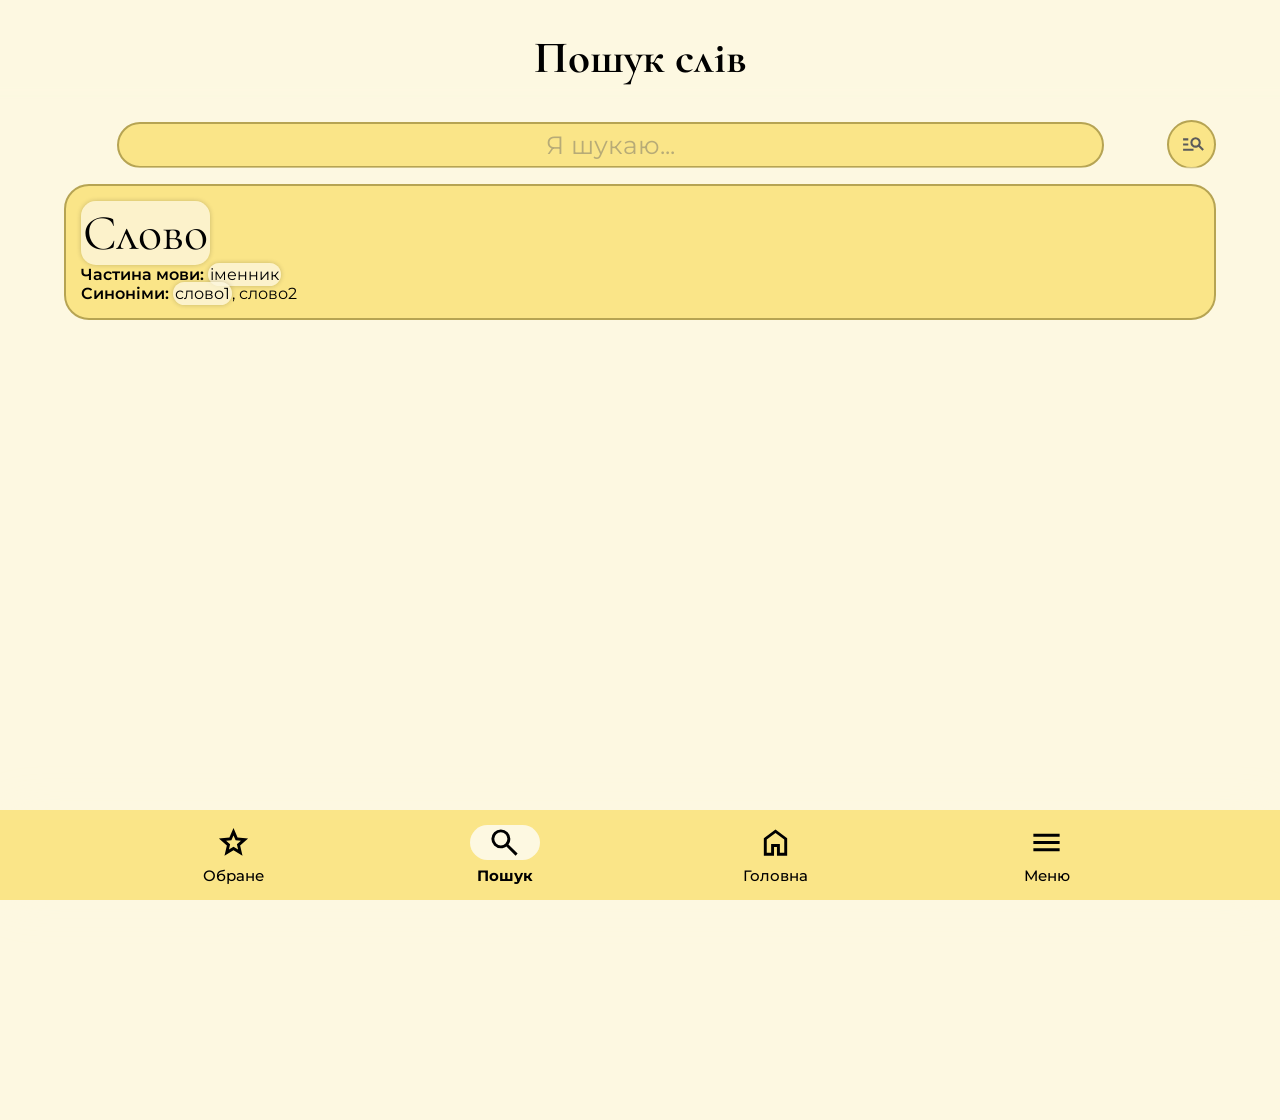
==== search/index.html @ 91f758f1 "feat: initial commit, working filters and state management" ====
<!DOCTYPE html>
<html lang="uk">

<head>
    <meta charset="UTF-8">
    <meta name="viewport" content="width=device-width, initial-scale=1.0">
    <title>UA APP beta v. 1.0.3</title>

    <link rel="stylesheet" href="../styles/style.css">
    <link rel="stylesheet" href="../styles/style_search.css">

    <link rel="preconnect" href="https://fonts.googleapis.com">
    <link rel="preconnect" href="https://fonts.gstatic.com" crossorigin>
    <link href="https://fonts.googleapis.com/css2?family=Montserrat:ital,wght@0,100..900;1,100..900&display=swap"
        rel="stylesheet">
    <link rel="preconnect" href="https://fonts.googleapis.com">
    <link rel="preconnect" href="https://fonts.gstatic.com" crossorigin>
    <link
        href="https://fonts.googleapis.com/css2?family=Cormorant+Garamond:ital,wght@0,300..700;1,300..700&display=swap"
        rel="stylesheet">
</head>

<body>

    <h1>Пошук слів</h1>

    <div class="search-container">
        <input type="text" class="search" name="word-search" id="word-search" placeholder="Я шукаю...">

        <div id="search-dropdown">
            <img src="../icons/manage_search.svg" alt="dropdown-icon" class="dropdown-icon">
        </div>
    </div>

    <div class="overlay" id="overlay"></div>

    <!-- ДОРОБИТИ -->

    <div class="dropdown-content" id="dropdown-menu">
        <div id="option-container">
            <span class="filter-span"><label for="word-checkbox" class="span-label">Слово <input type="checkbox" name="word-checkbox" id="word-checkbox"></label></span>
            <span class="filter-span"><label for="defnition-checkbox" class="span-label">Значення<input type="checkbox" name="defnition-checkbox" id="defnition-checkbox"></label></span>
            <span class="filter-span"><label for="part-of-speech-checkbox" class="span-label">Частина мови<input type="checkbox" name="part-of-speech-checkbox" id="part-of-speech-checkbox"></label></span>
            <span class="filter-span"><label for="synonym-checkbox" class="span-label">Синонім<input type="checkbox" name="synonym-checkbox" id="synonym-checkbox"></label></span>
        </div>
    </div>

    <div class="filters" id="filters">
        Пошук за:
        <span id="word-checkbox-filter">Слово <img src="../icons/close.svg" alt="close-icon"></span>
        <span id="defnition-checkbox-filter">Значення <img src="../icons/close.svg" alt="close-icon"></span>
        <span id="part-of-speech-checkbox-filter">Част. мови <img src="../icons/close.svg" alt="close-icon"></span>
        <span id="synonym-checkbox-filter">Синонім <img src="../icons/close.svg" alt="close-icon"></span>
    </div>

    <div class="results-container">
        <div class="result">
            <span class="word-span match">Слово</span>
            <span><b>Частина мови: </b><span class="match">іменник</span></span>
            <span><b>Синоніми: </b><span class="match">слово1</span>, <span>слово2</span>
        </div> 
    </div>

    <footer>
        <a href="../favourite/index.html" class="footer-btn"><span><img src="../icons/star.svg"
                    alt="star"></span>Обране</a>
        <a class="footer-btn a-active"><span class="span-active"><img src="../icons/search.svg" alt="donate"></span>Пошук</a>
        <a href="../main/index.html" class="footer-btn"><span><img src="../icons/home.svg" alt="home"></span>Головна</a>
        <a href="../menu/index.html" class="footer-btn"><img src="../icons/menu_open.svg" alt="menu">Меню</a>
    </footer>

    <script src="script.js"></script>

</body>

</html>
---- styles/style.css ----
/* * {
    -webkit-user-select: none;
    -moz-user-select: none;
    -ms-user-select: none;
    user-select: none;
} */

body {
    background-color: #fdf8e1;
    text-align: center;
    min-height: 100vh;
    margin: 0;
    padding-bottom: 100px;
    overflow: auto;
}

.container {
    width: 100%;
    min-height: 450px;
    clear: both;
    display: flex;
    justify-content: center;
    align-items: center;
    margin-top: 110px;
}

h1 {
    font-family: "cormorant garamond";
    font-weight: 800;
    font-size: 45px;
    background-color: #fdf8e1;
    width: 100%;
    height: 70px;
    display: block;
    position: fixed;
    text-align: center;
    top: 0;
    left: 0;
    z-index: 1000;
    mask-image: linear-gradient(to bottom, black 80%, transparent 100%);
}

.word-card {
    width: 600px;
    min-height: 50px;
    box-sizing: border-box;
    background-color: #fae588;
    border-radius: 30px;
    padding: 30px;
    text-align: left;
    transition: height ease 0.5s;
}

.word {
    font-family: "cormorant garamond";
    font-weight: 600;
    font-size: 50px;
}

.above-word {
    font-family: "Montserrat";
    font-weight: 400;
}

.transcription {
    font-weight: 400;
}

.part_of_speech {
    font-weight: 600;
    font-style: italic;
}

.definition {
    font-weight: 600;
}

.example {
    font-weight: 300;
    /* visibility: hidden; */
}

.link_goroh {
    color: black;
    font-family: 'Montserrat';
    /* visibility: hidden; */
}

hr {
    background-color: black;
    height: 2px;
    border: none;
}

.display-more-btn {
    background-color: #fdf8e1;
    border: none;
    border-radius: 20px;
    width: 100%;
    height: 40px;
    font-family: 'Montserrat';
    font-size: 15px;
    font-weight: 600;
    margin-top: 20px;
    display: flex;
    align-items: center;
    justify-content: center;
    gap: 8px;
    cursor: pointer;
    -webkit-tap-highlight-color: transparent;
}

.display-more-btn img {
    filter: brightness(0);
    width: 20px;
    height: 20px;
    transition: transform ease 0.5s;
}

.star-favourite img {
    display: flex;
    justify-content: center;
    align-items: center;
    float: right;
    filter: brightness(0); 
    width: 30px;
    /* margin-left: 155px; */
}

/* Обгортка додаткового контенту */
.extra-wrapper {
    display: grid;
    grid-template-rows: 0fr;
    /* Ховаємо контент (висота 0) */
    transition: grid-template-rows 0.6s ease-in-out;
    /* Плавна анімація висоти */
}

/* Клас, який ми будемо додавати через JS для відкриття */
.extra-wrapper.is-open {
    grid-template-rows: 1fr;
    /* Розгортаємо на повну висоту */
}

/* Внутрішній блок обов'язково повинен мати overflow: hidden */
.extra-content {
    overflow: hidden;
}

/* Анімація обертання стрілочки (якщо ти використовуєш клас) */
.btn-icon {
    transition: transform 1.6s ease-in-out;
}

.btn-icon.rotate {
    transform: rotate(180deg);
}

footer {
    position: fixed;
    bottom: 0;
    left: 0;
    width: 100%;
    height: 90px;
    background-color: #fae588;
    display: flex;
    justify-content: space-evenly;
    align-items: center;

    z-index: 999;

    /* Бонус для сучасних смартфонів (враховує шторку/смужку внизу екрана) */
    padding-bottom: env(safe-area-inset-bottom);
    box-shadow: 0px 0px 50px #fdf8e1;
}

footer a {
    color: black;
    text-decoration: none;
    -webkit-tap-highlight-color: transparent;
    gap: 6px;
}

.footer-btn {
    width: 75px;
    height: 80%;
    border: none;
    border-radius: 15px;
    background-color: transparent;
    display: flex;
    justify-content: center;
    align-items: center;
    flex-direction: column;
    font-size: 15px;
    font-family: "montserrat";
    font-weight: 500;
}

.footer-btn span {
    display: flex;
    justify-content: center;
    align-items: center;
    -webkit-tap-highlight-color: transparent;
}

.a-active {
    font-weight: 700;
}

.span-active {
    width: 70px;
    border-radius: 20px;
    background-color: #fdf8e1;
    -webkit-tap-highlight-color: transparent;
}

.footer-btn:active {
    font-weight: 700;
}

.footer-btn img {
    filter: brightness(0);
    width: 35px;
    height: 35px;
}

@media (max-width: 767px) {
    body {
        margin: 0;
        height: 600px;
        background-color: #fdf8e1;
        text-align: center;
    }

    .word-card {
        margin-top: 10px;
    }

    .container {
        width: 90%;
        min-height: 200px;
        display: flex;
        justify-content: center;
        align-items: center;
        margin-left: auto;
        margin-right: auto;
        margin-top: 120px;
        /* margin-bottom: 30px; */
    }

    h1 {
        font-family: "cormorant garamond";
        font-weight: 800;
        font-size: 40px;
        background-color: #fdf8e1;
        width: 100%;
        height: 120px;
        display: flex;
        position: fixed;
        justify-content: center;
        align-items: center;
        top: 0;
        left: 0;
        z-index: 1000;
        margin: 0;
    }

    .word {
        font-family: "cormorant garamond";
        font-weight: 600;
        font-size: 45px;
    }

    .above-word {
        font-family: "Montserrat";
        font-weight: 400;
        font-size: 14px;
    }

    .part_of_speech {
        font-weight: 600;
        font-style: italic;
    }

    .definition {
        font-weight: 700;
    }

    .example {
        font-weight: 400;
    }

    .link_goroh {
        color: black;
        font-family: 'Montserrat';
    }

    hr {
        background-color: black;
        height: 2px;
        border: none;
    }

    .display-more-btn {
        background-color: #fdf8e1;
        border: none;
        border-radius: 20px;
        width: 100%;
        height: 40px;
        font-family: 'Montserrat';
        font-size: 15px;
        font-weight: 600;
        margin-top: 20px;
        display: flex;
        align-items: center;
        justify-content: center;
        gap: 8px;
        cursor: pointer;
        -webkit-tap-highlight-color: transparent;
    }

    .display-more-btn img {
        filter: brightness(0);
        width: 20px;
        height: 20px;
        transition: transform ease 0.6s;
    }
}
---- styles/style_search.css ----
:root {
    --border-color: #b6a453;
    --border-style: 2px solid #b6a453;
    --background-color: #fdf8e1;
    --word-font: "cormorant garamond";
}

body {
    overflow: hidden;
}

.search-container {
    /* position: relative; */
    margin: 120px auto 0px auto;
    width: 90%;
    display: flex;
    justify-content: center;
    align-items: center;
    gap: 10px;
    mask-image: linear-gradient(to bottom, black 95%, transparent 100%);
}

.search {
    border: none;
    background-color: #fae588;
    width: 85%;
    height: 40px;
    border-radius: 25px;
    text-align: center;
    font-size: 25px;
    font-family: 'Montserrat';
    border: solid 2px var(--border-color);
    margin: auto;
    position: relative;
}

.search::placeholder {
    font-size: 25px;
    color: #b7ab77;
    text-align: center;
    font-family: 'Montserrat';
}

.search:focus {
    border: solid 2px #b6a453;
}

#search-dropdown {
    position: relative;
    height: 45px;
    width: 45px;
    background-color: #fae588;
    border: solid 2px #b6a453;
    border-radius: 25px;
    font-family: 'Montserrat';
    font-size: 15px;
    display: flex;
    justify-content: center;
    align-items: center;
    cursor: pointer;
    -webkit-tap-highlight-color: transparent;
    transition: all ease-in 0.3s;
}

.dropdown-icon {
    filter: brightness(40%);
    width: 25px;
    padding-left: 3px;
    padding-bottom: 3px;
    transition: transform ease 0.5s;
}

.dropdown-content {
    position: absolute;
    z-index: 9999;
    right: 0;
    width: 170px;
    min-height: 150px;
    border: solid 2px #b6a453;
    background-color: #fae588;
    border-radius: 20px 0px 20px 20px;
    display: none;
    justify-content: center;
    align-items: center;
    flex-direction: column;
    font-family: 'Montserrat';
    transition: all ease-in 0.3s;
    box-shadow: 0px 0px 30px rgba(0, 0, 0, 0.2);
    padding: 5px;
    margin: 0;
}

.dropdown-content .filter-span {
    font-weight: 500;
    width: 90%;
    height: 30px;
    display: flex;
    justify-content: start;
    align-items: center;
    border-radius: 10px;
    /* background-color: #fdf8e1; */
    padding: 7px;
}

.span-label {
    width: 100%;
    height: 100%;
    display: flex;
    align-items: center;
}

input[type="checkbox"] {
    /* text-align: center;
    vertical-align: middle; */
    /* width: 15px;
    height: 15px; */

    -webkit-appearance: none;
    appearance: none;
    background-color: #fae588;
    margin: 0;
    margin-left: 10px;

    font: inherit;
    color: black;
    width: 1.0em;
    height: 1.0em;
    border: 2px solid black;
    border-radius: 0.15em;
    transform: translateY(-0.075em);

    display: grid;
    place-content: center;
}

span input[type="checkbox"] {
    border: none;
}

input[type="checkbox"]::before {
    content: "";
    width: 0.65em;
    height: 0.65em;
    transform: scale(0);
    clip-path: polygon(14% 44%, 0 65%, 50% 100%, 100% 16%, 80% 0%, 43% 62%);
    transition: 120ms transform ease-in-out;
    box-shadow: inset 1em 1em black;
}

input[type="checkbox"]:checked::before {
    transform: scale(1);
}

.span-active {
    background-color: #fdf8e1;
}

.filters {
    width: 93%;
    box-sizing: border-box;
    margin: auto;
    margin-top: 5px;
    pad: 5px;
    display: none;
    justify-content: start;
    align-items: center;
    font-family: 'Montserrat';
    font-size: 0.7em;
    gap: 3px;
    font-weight: 600;
}

.filters span {
    background-color: var(--background-color);
    font-weight: 400;
    border: 1px solid #b6a453;
    border-radius: 5px;
    box-shadow: 0px 0px 3px rgba(0, 0, 0, 0.2);
    display: none;
    padding: 2px 1px 2px 1px;
}

.filters span img {
    filter: brightness(0);
    width: 13px;
    vertical-align: middle;
}

@-webkit-keyframes scale-up-right {
  0% {
    -webkit-transform: scale(0);
            transform: scale(0);
    -webkit-transform-origin: 100% 0%;
            transform-origin: 100% 0%;
  }
  100% {
    -webkit-transform: scale(1);
            transform: scale(1);
    -webkit-transform-origin: 100% 0%;
            transform-origin: 100% 0%;
  }
}
@keyframes scale-up-right {
  0% {
    -webkit-transform: scale(0);
            transform: scale(0);
    -webkit-transform-origin: 100% 0%;
            transform-origin: 100% 0%;
  }
  100% {
    -webkit-transform: scale(1);
            transform: scale(1);
    -webkit-transform-origin: 100% 0%;
            transform-origin: 100% 0%;
  }
}


@-webkit-keyframes scale-down-right {
  0% {
    -webkit-transform: scale(1);
            transform: scale(1);
    -webkit-transform-origin: 100% 0%;
            transform-origin: 100% 0%;
  }
  100% {
    -webkit-transform: scale(0);
            transform: scale(0);
    -webkit-transform-origin: 100% 0%;
            transform-origin: 100% 0%;
  }
}
@keyframes scale-down-right {
  0% {
    -webkit-transform: scale(1);
            transform: scale(1);
    -webkit-transform-origin: 100% 0%;
            transform-origin: 100% 0%;
  }
  100% {
    -webkit-transform: scale(0);
            transform: scale(0);
    -webkit-transform-origin: 100% 0%;
            transform-origin: 100% 0%;
  }
}


.scale-up-right{
    -webkit-animation: scale-up-right .4s cubic-bezier(.39,.575,.565,1.000) both;
    animation: scale-up-right .4s cubic-bezier(.39,.575,.565,1.000) both
}

.scale-down-right {
	-webkit-animation: scale-down-right 0.4s cubic-bezier(0.250, 0.460, 0.450, 0.940) both;
	animation: scale-down-right 0.4s cubic-bezier(0.250, 0.460, 0.450, 0.940) both;
}

.overlay {
    display: none;
    position: fixed;
    inset: 0;
    z-index: 1000;
    transition: backdrop-filter, display ease 1s;
}

#option-container {
    width: 100%;
}

.results-container {
    width: 90%;
    height: calc(100vh - 310px);
    min-height: 200px;
    display: flex;
    align-items: start;
    flex-direction: column;
    gap: 10px;
    margin: auto;
    margin-top: 15px;
    z-index: 2;
    overflow-y: auto;
    scrollbar-color: var(--border-color);
    scrollbar-width: thin;
    mask-image: linear-gradient(to bottom, black 95%, transparent 100%);
}

.results-container::-webkit-scrollbar {
    display: none;
}

.result:last-child {
    margin: 0px 0px 20px 0px;
}

.result {
    box-sizing: border-box;
    width: 100%;
    min-height: 120px;
    background-color: #fae588;
    border: var(--border-style);
    border-radius: 25px;
    display: flex;
    justify-content: center;
    align-items: start;
    flex-direction: column;
    padding: 15px;
}

.result span {
    font-family: 'Montserrat';
}

.result span.word-span {
    font-family: "cormorant garamond";
}

.word-span {
    font-size: 50px;
    display: flex;
    justify-content: start;
    align-items: center;
}

b {
    font-weight: 600;
}

.result-arrow-icon {
    display: flex;
    justify-content: end;
    align-items: center;
    /* box-sizing: border-box; */
    width: 90%;
    position: sticky;
    right: 0;
    top: 0;
    /* padding: 15px;
    margin: 0; */
}

.result-arrow-icon img {
    filter: brightness(0);
    transform: rotate(45deg);
    width: 25px;
}

.blured {
    filter: blur(5px);
    transition: all ease-in-out 0.3s;
}

.unblured {
    filter: blur(0px);
    transition: all ease-in-out 0.3s;
}

.match {
    background-color: #fdf8e1c1;
    font-family: "cormorant garamond";
    box-sizing: border-box;
    height: auto;
    padding: 2px;
    border-radius: 15px;
    box-shadow: 0px 0px 5px rgba(0, 0, 0, 0.2);
}
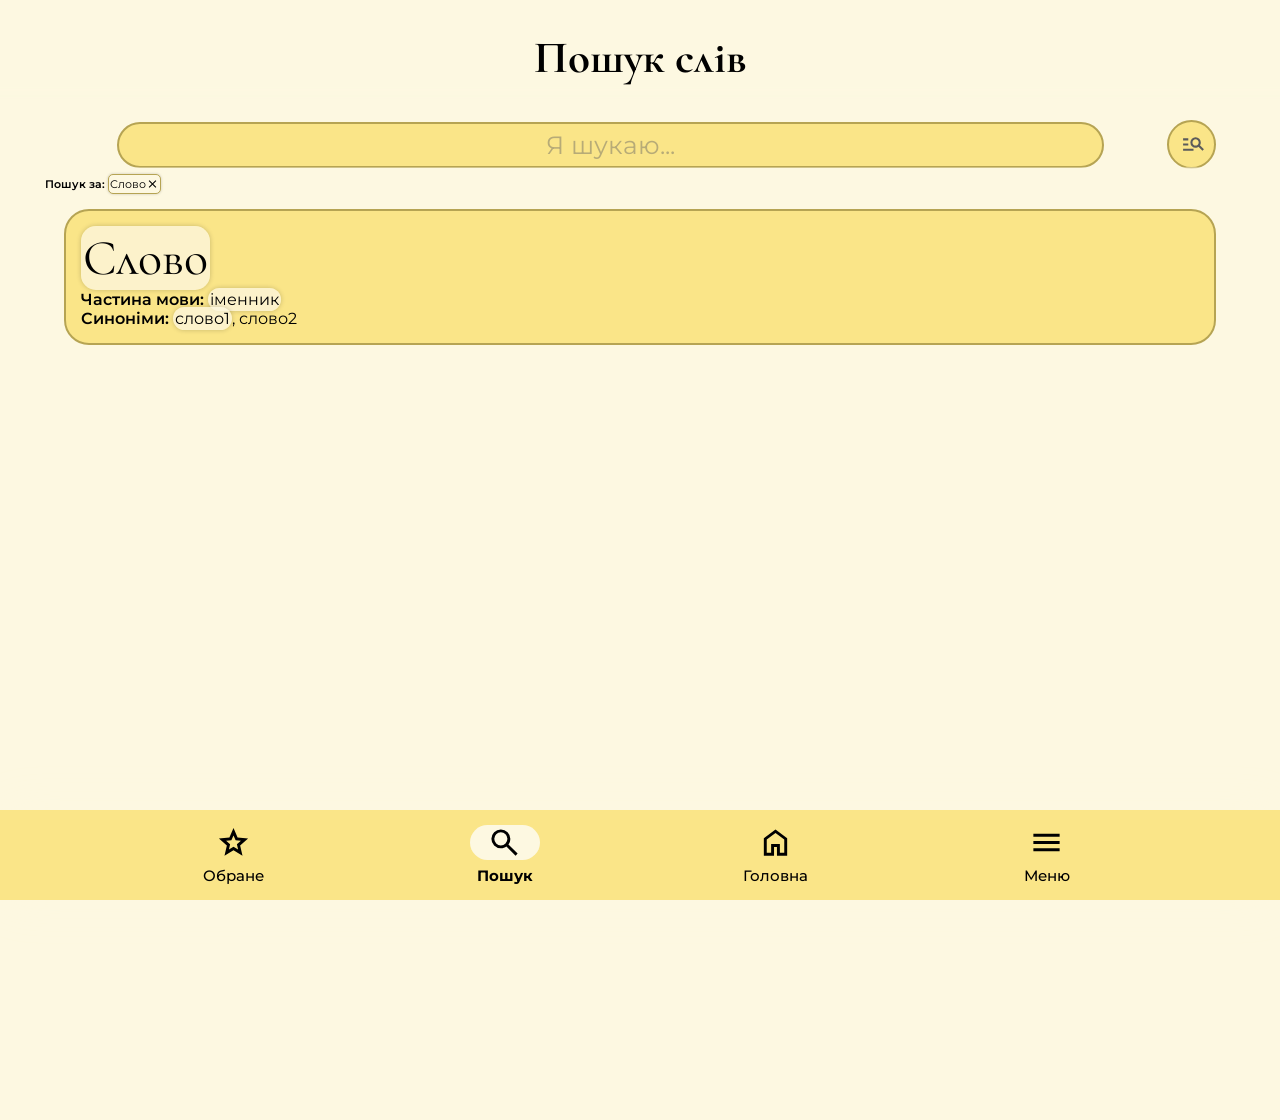
==== commit 2b0cc59f: "feat: add search bar input listener and text selection" ====
--- a/search/index.html
+++ b/search/index.html
@@ -38,16 +38,16 @@
 
     <div class="dropdown-content" id="dropdown-menu">
         <div id="option-container">
-            <span class="filter-span"><label for="word-checkbox" class="span-label">Слово <input type="checkbox" name="word-checkbox" id="word-checkbox"></label></span>
+            <span class="filter-span"><label for="word-checkbox" class="span-label">Слово <input type="checkbox" name="word-checkbox" id="word-checkbox" checked></label></span>
             <span class="filter-span"><label for="defnition-checkbox" class="span-label">Значення<input type="checkbox" name="defnition-checkbox" id="defnition-checkbox"></label></span>
             <span class="filter-span"><label for="part-of-speech-checkbox" class="span-label">Частина мови<input type="checkbox" name="part-of-speech-checkbox" id="part-of-speech-checkbox"></label></span>
             <span class="filter-span"><label for="synonym-checkbox" class="span-label">Синонім<input type="checkbox" name="synonym-checkbox" id="synonym-checkbox"></label></span>
         </div>
     </div>
 
-    <div class="filters" id="filters">
+    <div class="filters" id="filters" style="display: flex;">
         Пошук за:
-        <span id="word-checkbox-filter">Слово <img src="../icons/close.svg" alt="close-icon"></span>
+        <span id="word-checkbox-filter" style="display: flex;">Слово <img src="../icons/close.svg" alt="close-icon"></span>
         <span id="defnition-checkbox-filter">Значення <img src="../icons/close.svg" alt="close-icon"></span>
         <span id="part-of-speech-checkbox-filter">Част. мови <img src="../icons/close.svg" alt="close-icon"></span>
         <span id="synonym-checkbox-filter">Синонім <img src="../icons/close.svg" alt="close-icon"></span>
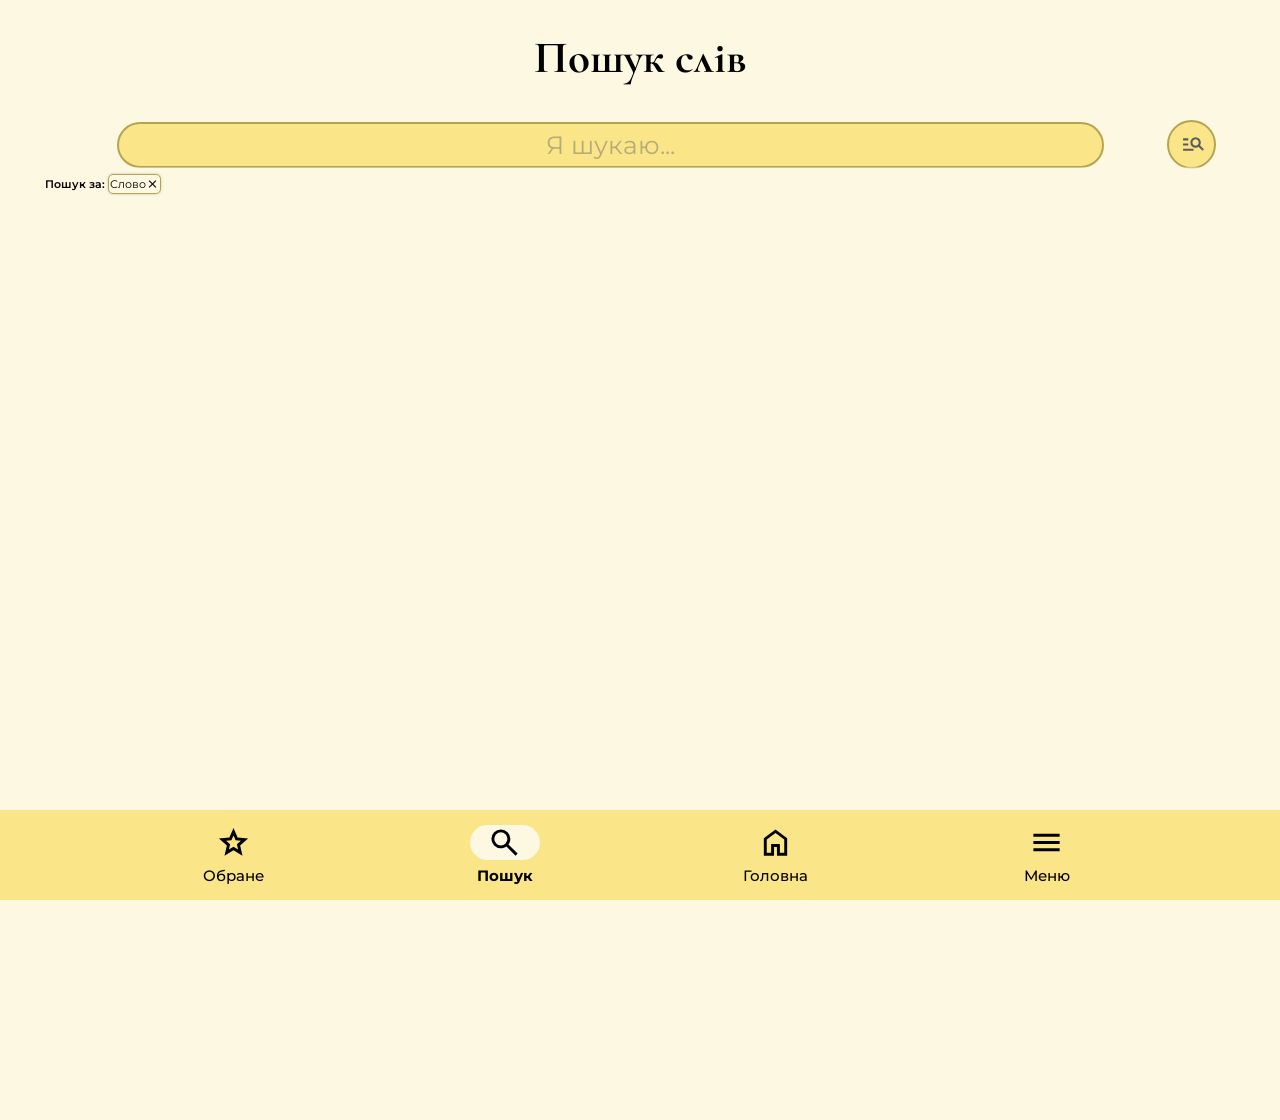
==== commit 56f662e9: "Реалізація базового пошуку по масиву зі словами" ====
--- a/search/index.html
+++ b/search/index.html
@@ -39,31 +39,28 @@
     <div class="dropdown-content" id="dropdown-menu">
         <div id="option-container">
             <span class="filter-span"><label for="word-checkbox" class="span-label">Слово <input type="checkbox" name="word-checkbox" id="word-checkbox" checked></label></span>
-            <span class="filter-span"><label for="defnition-checkbox" class="span-label">Значення<input type="checkbox" name="defnition-checkbox" id="defnition-checkbox"></label></span>
             <span class="filter-span"><label for="part-of-speech-checkbox" class="span-label">Частина мови<input type="checkbox" name="part-of-speech-checkbox" id="part-of-speech-checkbox"></label></span>
-            <span class="filter-span"><label for="synonym-checkbox" class="span-label">Синонім<input type="checkbox" name="synonym-checkbox" id="synonym-checkbox"></label></span>
+            <span class="filter-span"><label for="synonyms-checkbox" class="span-label">Синонім<input type="checkbox" name="synonyms-checkbox" id="synonyms-checkbox"></label></span>
         </div>
     </div>
 
     <div class="filters" id="filters" style="display: flex;">
         Пошук за:
         <span id="word-checkbox-filter" style="display: flex;">Слово <img src="../icons/close.svg" alt="close-icon"></span>
-        <span id="defnition-checkbox-filter">Значення <img src="../icons/close.svg" alt="close-icon"></span>
         <span id="part-of-speech-checkbox-filter">Част. мови <img src="../icons/close.svg" alt="close-icon"></span>
-        <span id="synonym-checkbox-filter">Синонім <img src="../icons/close.svg" alt="close-icon"></span>
+        <span id="synonyms-checkbox-filter">Синонім <img src="../icons/close.svg" alt="close-icon"></span>
     </div>
 
-    <div class="results-container">
-        <div class="result">
+    <div class="results-container" id="resultContainer">
+        <!-- <div class="result">
             <span class="word-span match">Слово</span>
             <span><b>Частина мови: </b><span class="match">іменник</span></span>
             <span><b>Синоніми: </b><span class="match">слово1</span>, <span>слово2</span>
-        </div> 
+        </div>  -->
     </div>
 
     <footer>
-        <a href="../favourite/index.html" class="footer-btn"><span><img src="../icons/star.svg"
-                    alt="star"></span>Обране</a>
+        <a href="../favourite/index.html" class="footer-btn"><span><img src="../icons/star.svg" alt="star"></span>Обране</a>
         <a class="footer-btn a-active"><span class="span-active"><img src="../icons/search.svg" alt="donate"></span>Пошук</a>
         <a href="../main/index.html" class="footer-btn"><span><img src="../icons/home.svg" alt="home"></span>Головна</a>
         <a href="../menu/index.html" class="footer-btn"><img src="../icons/menu_open.svg" alt="menu">Меню</a>
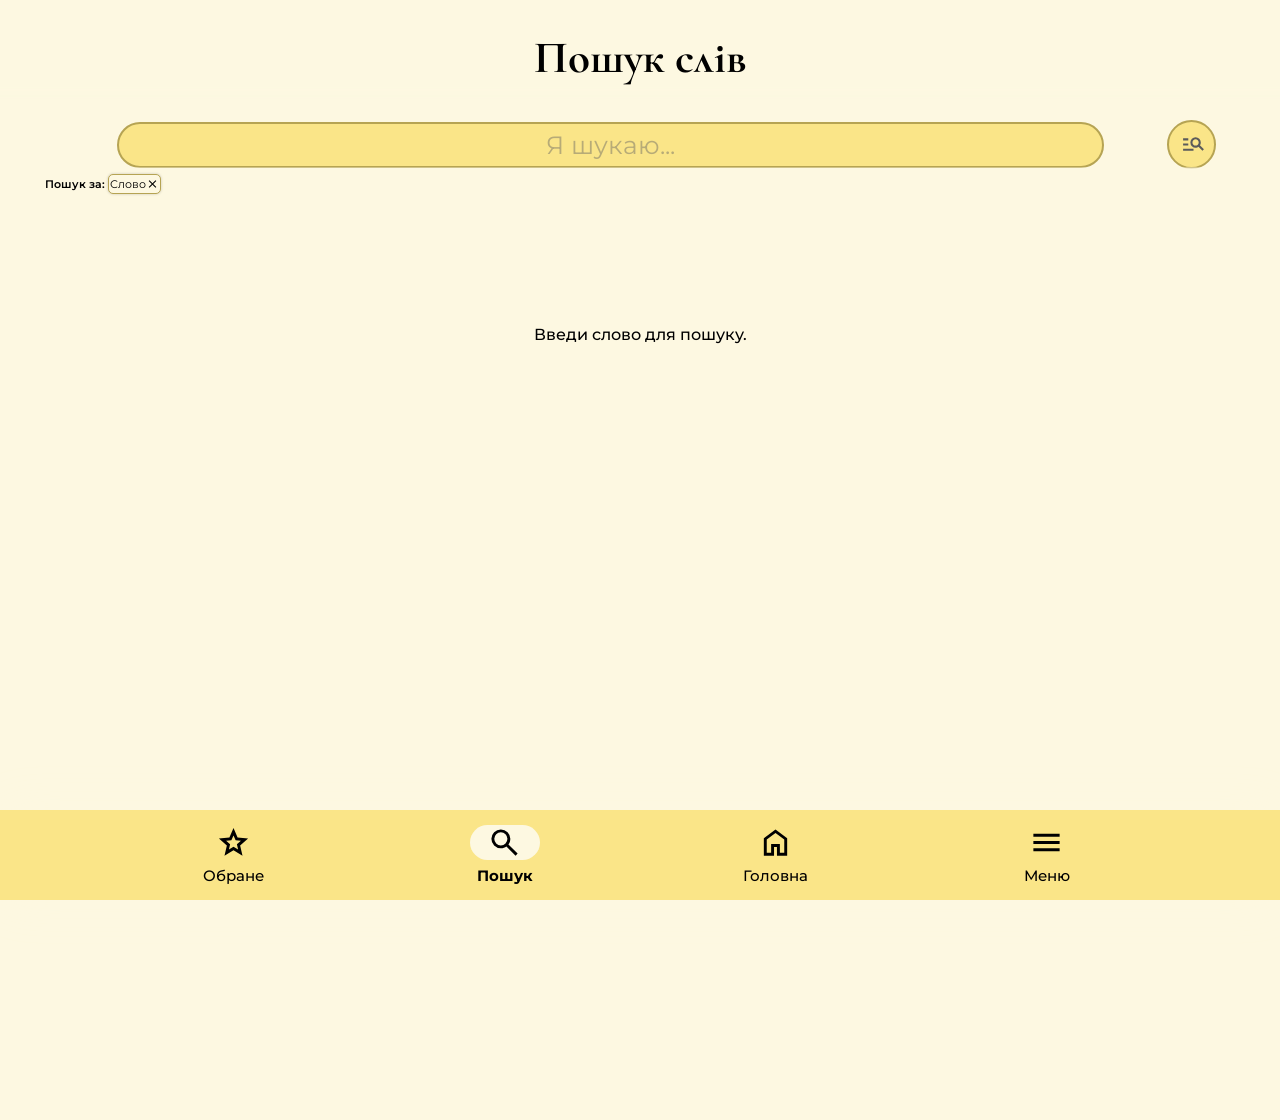
==== commit ec65fccd: "Удосконалення пошуку та виправлення помилок з виводом карток із результатами пошуку." ====
--- a/search/index.html
+++ b/search/index.html
@@ -52,6 +52,7 @@
     </div>
 
     <div class="results-container" id="resultContainer">
+        <span class="result-alert">Введи слово для пошуку.</span>
         <!-- <div class="result">
             <span class="word-span match">Слово</span>
             <span><b>Частина мови: </b><span class="match">іменник</span></span>
--- a/styles/style_search.css
+++ b/styles/style_search.css
@@ -316,10 +316,20 @@
 }
 
 .word-span {
-    font-size: 50px;
+    font-size: 45px;
     display: flex;
     justify-content: start;
     align-items: center;
+}
+
+.result-alert {
+    display: flex;
+    justify-content: center;
+    align-items: center;
+    width: 100%;
+    height: 250px;
+    font-family: "Montserrat";
+    font-weight: 500;
 }
 
 b {
